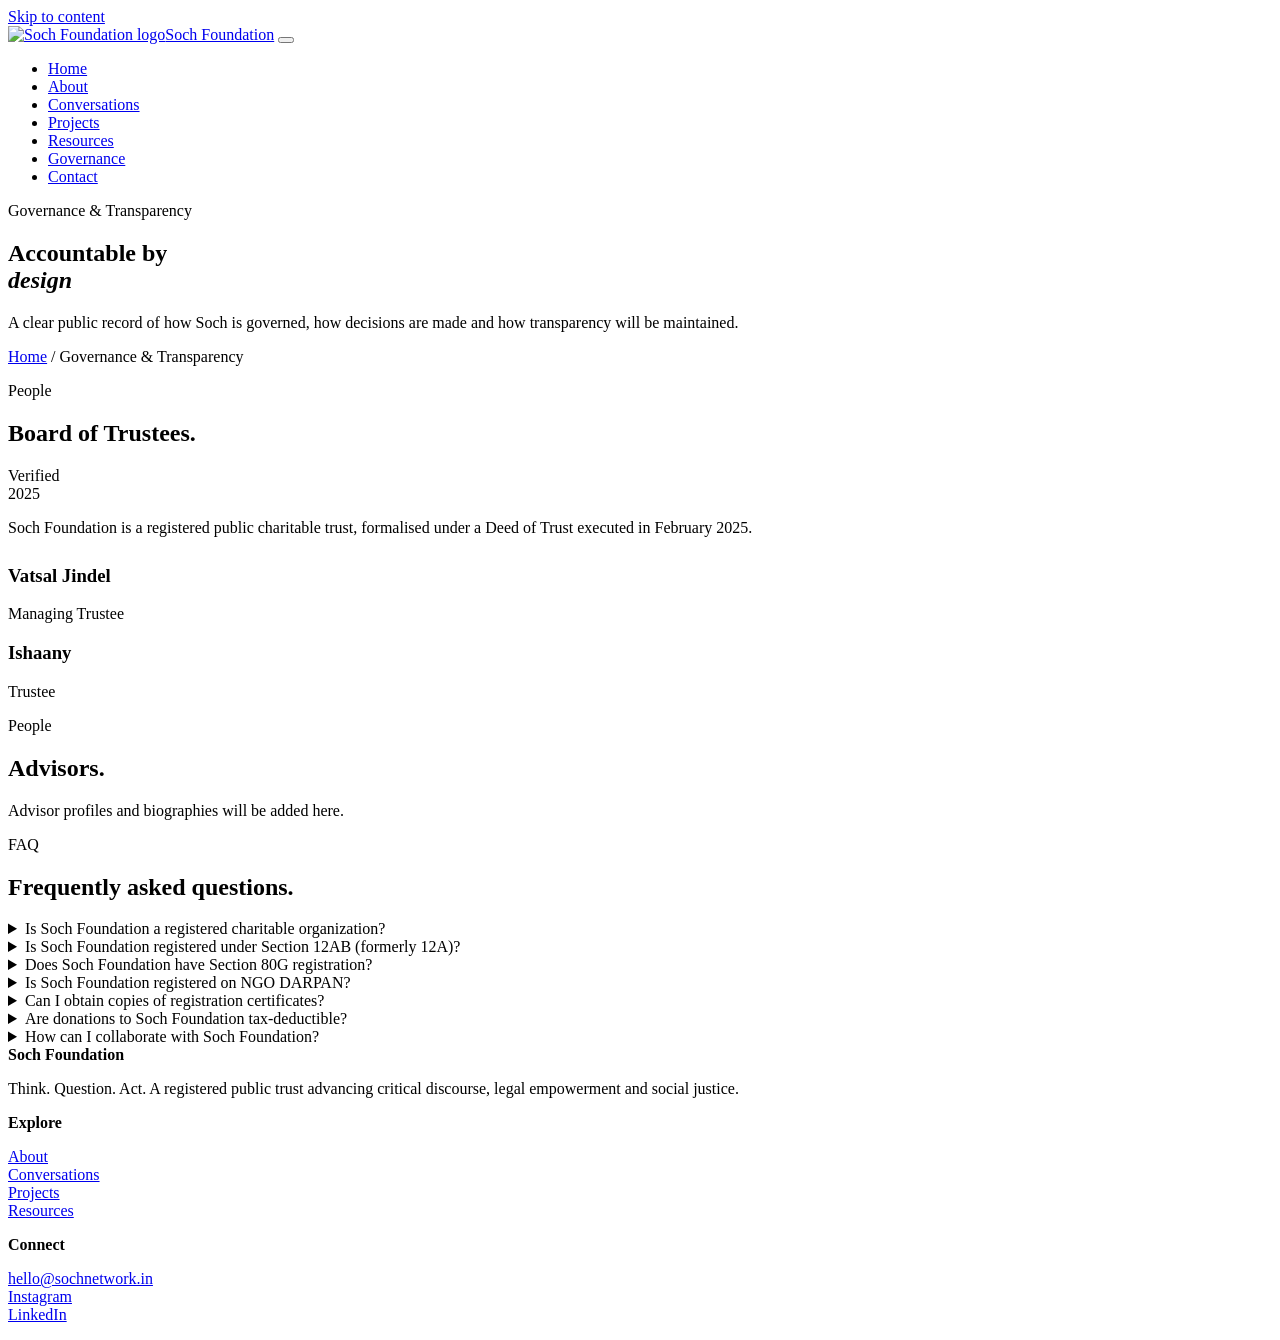
==== governance.html @ 9929121d "Add files via upload" ====
<!doctype html>
<html lang="en" data-ga4="G-XXXXXXXXXX">
<head>
<meta charset="utf-8">
<meta name="viewport" content="width=device-width, initial-scale=1">
<title>Governance &amp; Transparency | Soch Foundation</title>
<meta name="description" content="Governance, transparency, trust information and compliance readiness for Soch Foundation.">

<link rel="canonical" href="https://sochnetwork.in/governance.html">
<link rel="preconnect" href="https://fonts.googleapis.com">
<link rel="preconnect" href="https://fonts.gstatic.com" crossorigin>
<link href="https://fonts.googleapis.com/css2?family=Fraunces:opsz,wght@9..144,400;9..144,500;9..144,600;9..144,700&family=Public+Sans:wght@400;500;600;700&family=JetBrains+Mono:wght@400;500&display=swap" rel="stylesheet">
<link rel="stylesheet" href="assets/css/styles.css">
<link rel="icon" href="assets/favicons/favicon.ico" sizes="any">
<link rel="icon" href="assets/favicons/favicon.svg" type="image/svg+xml">
<link rel="apple-touch-icon" href="assets/favicons/apple-touch-icon.png">
<link rel="manifest" href="site.webmanifest">
<meta property="og:type" content="website">
<meta property="og:site_name" content="Soch Foundation">
<meta property="og:title" content="Governance &amp; Transparency | Soch Foundation">
<meta property="og:description" content="Governance, transparency, trust information and compliance readiness for Soch Foundation.">
<meta property="og:url" content="https://sochnetwork.in/governance.html">
<meta property="og:image" content="https://sochnetwork.in/assets/img/event4.jpg">
<meta name="twitter:card" content="summary_large_image">
<meta name="twitter:title" content="Governance &amp; Transparency | Soch Foundation">
<meta name="twitter:description" content="Governance, transparency, trust information and compliance readiness for Soch Foundation.">
<meta name="twitter:image" content="https://sochnetwork.in/assets/img/event4.jpg">
<script type="application/ld+json">{"@context":"https://schema.org","@type":"Organization","name":"Soch Foundation","alternateName":"Soch Network","url":"https://sochnetwork.in/","logo":"https://sochnetwork.in/assets/img/logo.png","email":"hello@sochnetwork.in","sameAs":["https://www.instagram.com/soch__foundation","https://www.linkedin.com/company/sochfoundationindia"]}</script>
<script type="application/ld+json">{"@context":"https://schema.org","@type":"BreadcrumbList","itemListElement":[{"@type":"ListItem","position":1,"name":"Home","item":"https://sochnetwork.in/"},{"@type":"ListItem","position":2,"name":"Governance & Transparency","item":"https://sochnetwork.in/governance.html"}]}</script>
<script type="application/ld+json">{"@context":"https://schema.org","@type":"FAQPage","mainEntity":[{"@type":"Question","name":"Is Soch Foundation a registered charitable organization?","acceptedAnswer":{"@type":"Answer","text":"Yes. Soch Foundation is a Public Charitable Trust, registered as a charitable trust."}},{"@type":"Question","name":"Is Soch Foundation registered under Section 12AB (formerly 12A)?","acceptedAnswer":{"@type":"Answer","text":"Yes."}},{"@type":"Question","name":"Does Soch Foundation have Section 80G registration?","acceptedAnswer":{"@type":"Answer","text":"Yes. Donations to Soch Foundation are eligible for tax benefits under Section 80G of the Income-tax Act, subject to applicable law."}},{"@type":"Question","name":"Is Soch Foundation registered on NGO DARPAN?","acceptedAnswer":{"@type":"Answer","text":"Yes."}},{"@type":"Question","name":"Can I obtain copies of registration certificates?","acceptedAnswer":{"@type":"Answer","text":"Yes. Registration certificates and supporting documentation may be shared with institutional partners, grant-making organizations, and other stakeholders."}},{"@type":"Question","name":"Are donations to Soch Foundation tax-deductible?","acceptedAnswer":{"@type":"Answer","text":"Yes. Donations to Soch Foundation are eligible for tax benefits under Section 80G of the Income-tax Act, subject to applicable law."}},{"@type":"Question","name":"How can I collaborate with Soch Foundation?","acceptedAnswer":{"@type":"Answer","text":"We welcome collaborations with students, researchers, academic institutions, civil society organizations, professionals, and others whose work aligns with our mission. Please contact us through our Contact page."}}]}</script>

</head>
<body>
<a class="skip-link" href="#main">Skip to content</a>
<header class="site-header">
<nav class="nav" aria-label="Main navigation">
<a class="brand" href="index.html"><img src="assets/img/logo.png" alt="Soch Foundation logo"><span>Soch Foundation</span></a>
<button class="nav-toggle" type="button" aria-label="Open navigation" aria-expanded="false" data-nav-toggle><span></span></button>
<ul class="nav-links" data-nav-links><li><a href="index.html">Home</a></li><li><a href="about.html">About</a></li><li><a href="conversations.html">Conversations</a></li><li><a href="projects.html">Projects</a></li><li><a href="resources.html">Resources</a></li><li><a href="governance.html" aria-current="page">Governance</a></li><li><a href="contact.html">Contact</a></li></ul>
</nav>
</header>
<main id="main"><section class="page-hero"><div class="section"><p class="eyebrow">Governance &amp; Transparency</p><h1>Accountable by<br><em>design</em></h1><p class="lead">A clear public record of how Soch is governed, how decisions are made and how transparency will be maintained.</p><nav class="breadcrumbs" aria-label="Breadcrumb"><a href="index.html">Home</a> / Governance &amp; Transparency</nav></div></section><section class="band"><div class="section"><p class="section-label">People</p><h2 class="section-title">Board of Trustees.</h2><div class="seal-row" style="margin-bottom:1.75rem;"><div class="seal"><span class="seal-mark">Verified<br>2025</span></div><p>Soch Foundation is a <span class="fact-verified">registered public charitable trust</span>, formalised under a Deed of Trust executed in <span class="fact-verified">February 2025</span>.</p></div><div class="grid grid-2"><article class="card" data-animate><h3>Vatsal Jindel</h3><p class="muted">Managing Trustee</p></article><article class="card" data-animate><h3>Ishaany</h3><p class="muted">Trustee</p></article></div></div></section><section class="section"><p class="section-label">People</p><h2 class="section-title">Advisors.</h2><p class="muted">Advisor profiles and biographies will be added here.</p></section><section class="section narrow faq"><p class="section-label">FAQ</p><h2 class="section-title">Frequently asked questions.</h2><details><summary>Is Soch Foundation a registered charitable organization?</summary><p>Yes. Soch Foundation is a Public Charitable Trust, registered as a charitable trust.</p></details><details><summary>Is Soch Foundation registered under Section 12AB (formerly 12A)?</summary><p>Yes. Registration Number: [12AB Registration Number]</p></details><details><summary>Does Soch Foundation have Section 80G registration?</summary><p>Yes. Donations to Soch Foundation are eligible for tax benefits under Section 80G of the Income-tax Act, subject to applicable law. Registration Number: [80G Registration Number]</p></details><details><summary>Is Soch Foundation registered on NGO DARPAN?</summary><p>Yes. Unique ID: [NGO DARPAN Unique ID]</p></details><details><summary>Can I obtain copies of registration certificates?</summary><p>Yes. Registration certificates and supporting documentation may be shared with institutional partners, grant-making organizations, and other stakeholders.</p></details><details><summary>Are donations to Soch Foundation tax-deductible?</summary><p>Yes. Donations to Soch Foundation are eligible for tax benefits under Section 80G of the Income-tax Act, subject to applicable law.</p></details><details><summary>How can I collaborate with Soch Foundation?</summary><p>We welcome collaborations with students, researchers, academic institutions, civil society organizations, professionals, and others whose work aligns with our mission. Please contact us through our <a href="contact.html">Contact page</a>.</p></details></section></main>
<footer class="site-footer">
<div class="footer-inner">
<div><div class="footer-brand"><img src="assets/img/logo.png" alt=""><strong>Soch Foundation</strong></div><p>Think. Question. Act. A registered public trust advancing critical discourse, legal empowerment and social justice.</p></div>
<div><strong>Explore</strong><p><a href="about.html">About</a><br><a href="conversations.html">Conversations</a><br><a href="projects.html">Projects</a><br><a href="resources.html">Resources</a></p></div>
<div><strong>Connect</strong><p><a href="mailto:hello@sochnetwork.in">hello@sochnetwork.in</a><br><a href="https://www.instagram.com/soch__foundation" rel="noopener" target="_blank">Instagram</a><br><a href="https://www.linkedin.com/company/sochfoundationindia" rel="noopener" target="_blank">LinkedIn</a></p></div>
</div>
</footer>
<script src="assets/js/main.js" defer></script>
</body>
</html>
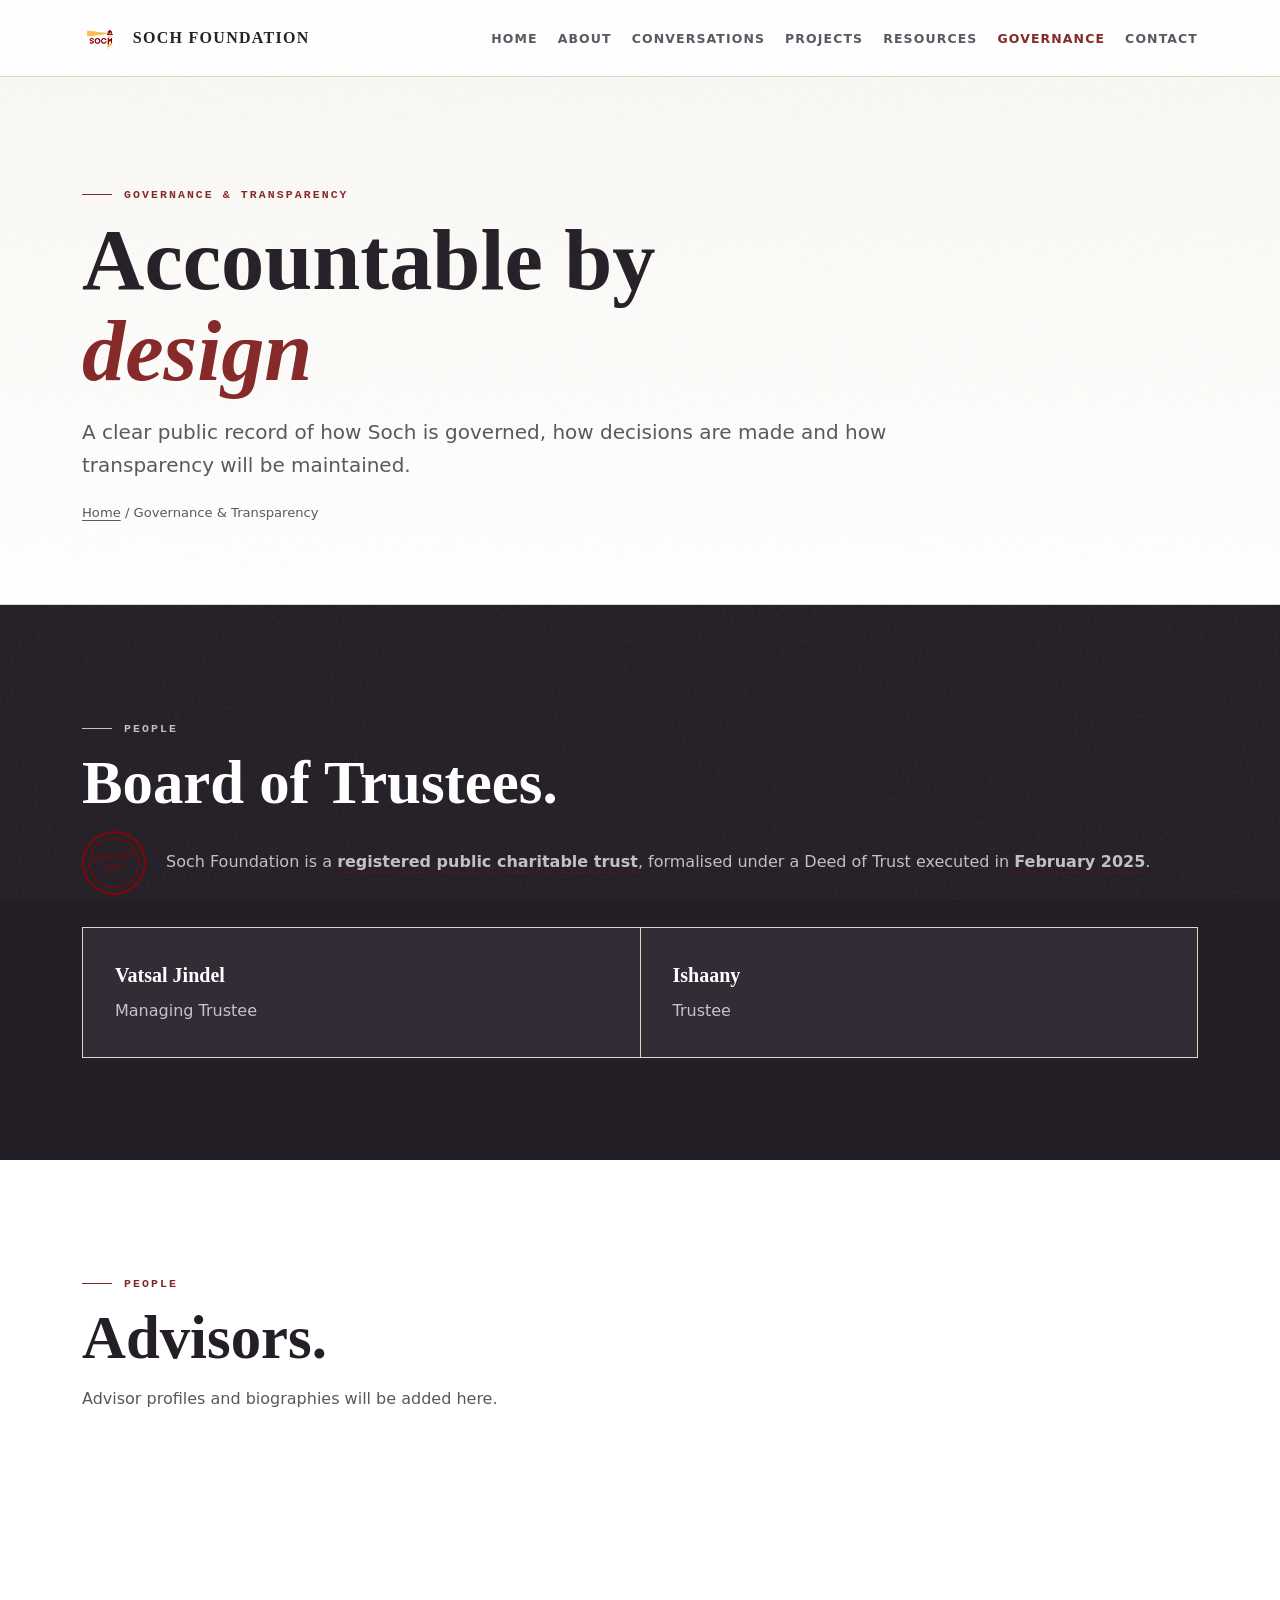
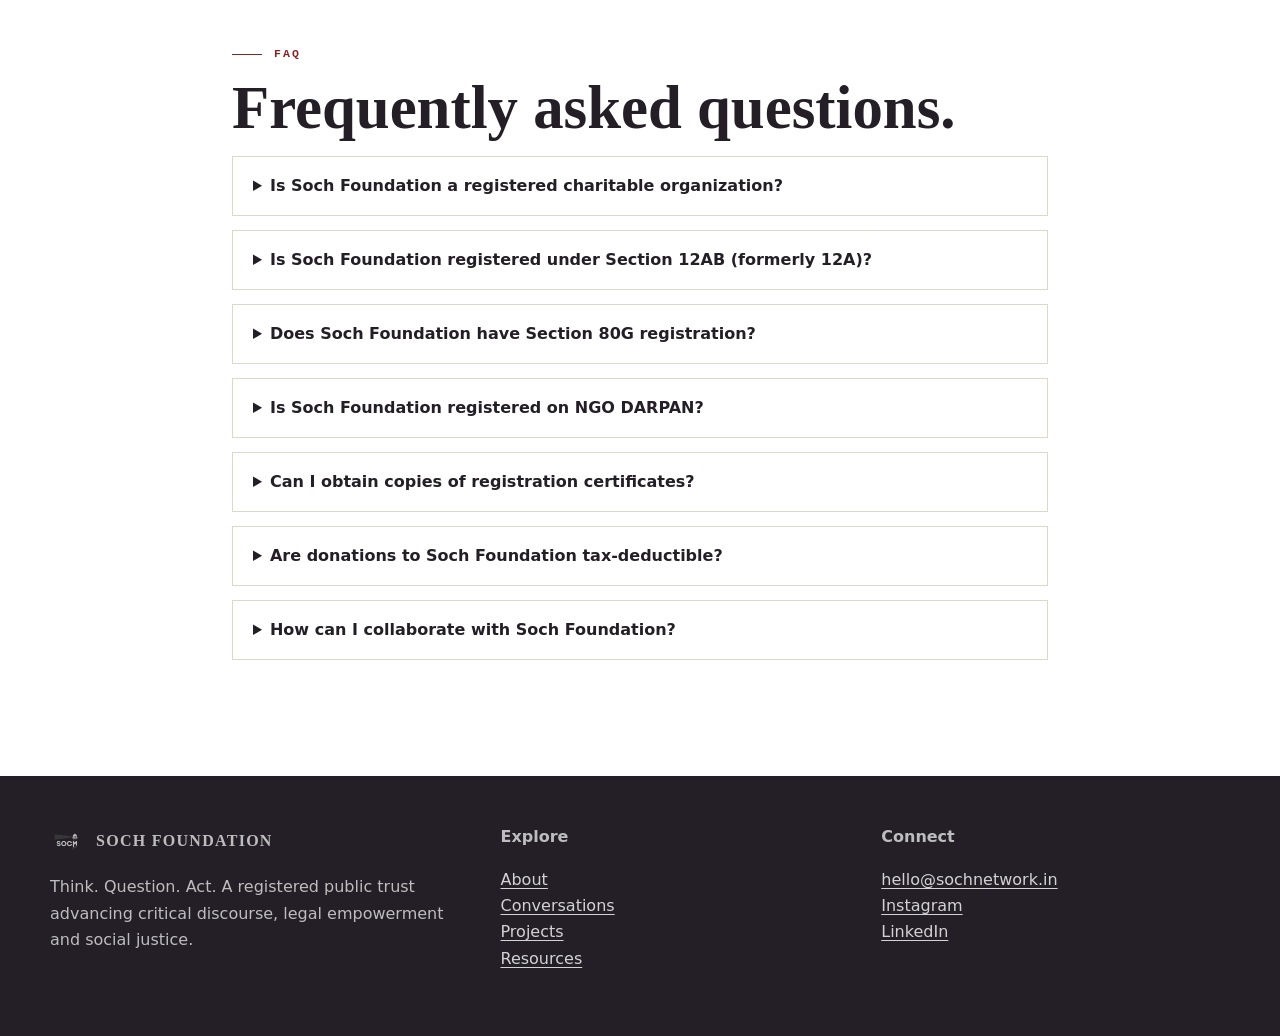
==== commit 0f0eea61: "Update governance.html added regis. nos" ====
--- a/governance.html
+++ b/governance.html
@@ -39,7 +39,7 @@
 <ul class="nav-links" data-nav-links><li><a href="index.html">Home</a></li><li><a href="about.html">About</a></li><li><a href="conversations.html">Conversations</a></li><li><a href="projects.html">Projects</a></li><li><a href="resources.html">Resources</a></li><li><a href="governance.html" aria-current="page">Governance</a></li><li><a href="contact.html">Contact</a></li></ul>
 </nav>
 </header>
-<main id="main"><section class="page-hero"><div class="section"><p class="eyebrow">Governance &amp; Transparency</p><h1>Accountable by<br><em>design</em></h1><p class="lead">A clear public record of how Soch is governed, how decisions are made and how transparency will be maintained.</p><nav class="breadcrumbs" aria-label="Breadcrumb"><a href="index.html">Home</a> / Governance &amp; Transparency</nav></div></section><section class="band"><div class="section"><p class="section-label">People</p><h2 class="section-title">Board of Trustees.</h2><div class="seal-row" style="margin-bottom:1.75rem;"><div class="seal"><span class="seal-mark">Verified<br>2025</span></div><p>Soch Foundation is a <span class="fact-verified">registered public charitable trust</span>, formalised under a Deed of Trust executed in <span class="fact-verified">February 2025</span>.</p></div><div class="grid grid-2"><article class="card" data-animate><h3>Vatsal Jindel</h3><p class="muted">Managing Trustee</p></article><article class="card" data-animate><h3>Ishaany</h3><p class="muted">Trustee</p></article></div></div></section><section class="section"><p class="section-label">People</p><h2 class="section-title">Advisors.</h2><p class="muted">Advisor profiles and biographies will be added here.</p></section><section class="section narrow faq"><p class="section-label">FAQ</p><h2 class="section-title">Frequently asked questions.</h2><details><summary>Is Soch Foundation a registered charitable organization?</summary><p>Yes. Soch Foundation is a Public Charitable Trust, registered as a charitable trust.</p></details><details><summary>Is Soch Foundation registered under Section 12AB (formerly 12A)?</summary><p>Yes. Registration Number: [12AB Registration Number]</p></details><details><summary>Does Soch Foundation have Section 80G registration?</summary><p>Yes. Donations to Soch Foundation are eligible for tax benefits under Section 80G of the Income-tax Act, subject to applicable law. Registration Number: [80G Registration Number]</p></details><details><summary>Is Soch Foundation registered on NGO DARPAN?</summary><p>Yes. Unique ID: [NGO DARPAN Unique ID]</p></details><details><summary>Can I obtain copies of registration certificates?</summary><p>Yes. Registration certificates and supporting documentation may be shared with institutional partners, grant-making organizations, and other stakeholders.</p></details><details><summary>Are donations to Soch Foundation tax-deductible?</summary><p>Yes. Donations to Soch Foundation are eligible for tax benefits under Section 80G of the Income-tax Act, subject to applicable law.</p></details><details><summary>How can I collaborate with Soch Foundation?</summary><p>We welcome collaborations with students, researchers, academic institutions, civil society organizations, professionals, and others whose work aligns with our mission. Please contact us through our <a href="contact.html">Contact page</a>.</p></details></section></main>
+<main id="main"><section class="page-hero"><div class="section"><p class="eyebrow">Governance &amp; Transparency</p><h1>Accountable by<br><em>design</em></h1><p class="lead">A clear public record of how Soch is governed, how decisions are made and how transparency will be maintained.</p><nav class="breadcrumbs" aria-label="Breadcrumb"><a href="index.html">Home</a> / Governance &amp; Transparency</nav></div></section><section class="band"><div class="section"><p class="section-label">People</p><h2 class="section-title">Board of Trustees.</h2><div class="seal-row" style="margin-bottom:1.75rem;"><div class="seal"><span class="seal-mark">Verified<br>2025</span></div><p>Soch Foundation is a <span class="fact-verified">registered public charitable trust</span>, formalised under a Deed of Trust executed in <span class="fact-verified">February 2025</span>.</p></div><div class="grid grid-2"><article class="card" data-animate><h3>Vatsal Jindel</h3><p class="muted">Managing Trustee</p></article><article class="card" data-animate><h3>Ishaany</h3><p class="muted">Trustee</p></article></div></div></section><section class="section"><p class="section-label">People</p><h2 class="section-title">Advisors.</h2><p class="muted">Advisor profiles and biographies will be added here.</p></section><section class="section narrow faq"><p class="section-label">FAQ</p><h2 class="section-title">Frequently asked questions.</h2><details><summary>Is Soch Foundation a registered charitable organization?</summary><p>Yes. Soch Foundation is a Public Charitable Trust, registered as a charitable trust.</p></details><details><summary>Is Soch Foundation registered under Section 12AB (formerly 12A)?</summary><p>Yes. Registration Number: [ABLTS1853P26JP01]</p></details><details><summary>Does Soch Foundation have Section 80G registration?</summary><p>Yes. Donations to Soch Foundation are eligible for tax benefits under Section 80G of the Income-tax Act, subject to applicable law. Registration Number: [ABLTS1853P26JP02]</p></details><details><summary>Is Soch Foundation registered on NGO DARPAN?</summary><p>Yes. Unique ID: [RJ/2025/0817407]</p></details><details><summary>Can I obtain copies of registration certificates?</summary><p>Yes. Registration certificates and supporting documentation may be shared with institutional partners, grant-making organizations, and other stakeholders.</p></details><details><summary>Are donations to Soch Foundation tax-deductible?</summary><p>Yes. Donations to Soch Foundation are eligible for tax benefits under Section 80G of the Income-tax Act, subject to applicable law.</p></details><details><summary>How can I collaborate with Soch Foundation?</summary><p>We welcome collaborations with students, researchers, academic institutions, civil society organizations, professionals, and others whose work aligns with our mission. Please contact us through our <a href="contact.html">Contact page</a>.</p></details></section></main>
 <footer class="site-footer">
 <div class="footer-inner">
 <div><div class="footer-brand"><img src="assets/img/logo.png" alt=""><strong>Soch Foundation</strong></div><p>Think. Question. Act. A registered public trust advancing critical discourse, legal empowerment and social justice.</p></div>
@@ -49,4 +49,4 @@
 </footer>
 <script src="assets/js/main.js" defer></script>
 </body>
-</html>+</html>
--- a/assets/css/styles.css
+++ b/assets/css/styles.css
@@ -0,0 +1 @@
+:root{--ink:#241F26;--paper:#ffffff;--cream:#F9F8F4;--white:#ffffff;--rust:#852727;--rust-2:#307A74;--maroon-vivid:#8B0000;--amber-vivid:#FFBD59;--amber:#D4AA6B;--teal:#307A74;--sage:#307A74;--blue:#31475e;--muted:#5B5560;--line:#DED8C8;--shadow:0 18px 45px rgba(17,16,9,.12);--max:1180px;--nav:76px;--radius:8px}*{box-sizing:border-box}html{scroll-behavior:smooth}body{margin:0;background:var(--paper);color:var(--ink);font-family:"Public Sans",ui-sans-serif,system-ui,-apple-system,BlinkMacSystemFont,"Segoe UI",sans-serif;line-height:1.65;-webkit-font-smoothing:antialiased;text-rendering:optimizeLegibility}body::before{content:"";position:fixed;inset:0;pointer-events:none;z-index:1000;background-image:url("data:image/svg+xml,%3Csvg viewBox='0 0 256 256' xmlns='http://www.w3.org/2000/svg'%3E%3Cfilter id='n'%3E%3CfeTurbulence type='fractalNoise' baseFrequency='.9' numOctaves='4' stitchTiles='stitch'/%3E%3C/filter%3E%3Crect width='100%25' height='100%25' filter='url(%23n)' opacity='.035'/%3E%3C/svg%3E")}a{color:inherit}img{max-width:100%;height:auto}img[loading=lazy]{content-visibility:auto}.skip-link{position:absolute;left:-999px;top:1rem;background:var(--ink);color:var(--paper);padding:.75rem 1rem;z-index:2000}.skip-link:focus{left:1rem}.site-header{position:sticky;top:0;z-index:100;background:rgba(255,255,255,.94);backdrop-filter:blur(14px);border-bottom:1px solid var(--line)}.nav{height:var(--nav);max-width:var(--max);margin:auto;padding:0 clamp(1rem,4vw,2rem);display:flex;align-items:center;justify-content:space-between;gap:1rem}.brand{display:flex;align-items:center;gap:.8rem;text-decoration:none;min-width:0}.brand img{width:38px;height:38px;object-fit:contain}.brand span{font-family:"Fraunces",serif;font-weight:700;letter-spacing:.08em;text-transform:uppercase;white-space:nowrap}.nav-links{display:flex;align-items:center;gap:1.25rem;list-style:none;margin:0;padding:0}.nav-links a{font-size:.78rem;font-weight:700;letter-spacing:.09em;text-transform:uppercase;text-decoration:none;color:var(--muted)}.nav-links a[aria-current=page],.nav-links a:hover{color:var(--rust)}.nav-toggle{display:none;border:1px solid var(--line);background:var(--white);width:42px;height:42px;border-radius:var(--radius);align-items:center;justify-content:center}.nav-toggle span,.nav-toggle span::before,.nav-toggle span::after{display:block;width:20px;height:2px;background:var(--ink);content:"";position:relative}.nav-toggle span::before{position:absolute;top:-6px}.nav-toggle span::after{position:absolute;top:6px}.btn{display:inline-flex;align-items:center;justify-content:center;gap:.5rem;min-height:44px;padding:.82rem 1.15rem;border-radius:4px;text-decoration:none;font-weight:800;font-size:.78rem;letter-spacing:.08em;text-transform:uppercase;border:1px solid transparent}.btn-primary{background:var(--rust);color:var(--white)}.btn-primary:hover{background:var(--ink)}.btn-outline{border-color:var(--ink);color:var(--ink)}.btn-outline:hover{background:var(--ink);color:var(--paper)}.hero{min-height:calc(100vh - var(--nav));display:grid;grid-template-columns:1.02fr .98fr;border-bottom:1px solid var(--line)}.hero-copy{padding:clamp(3rem,8vw,7rem) clamp(1rem,6vw,5rem);display:flex;flex-direction:column;justify-content:center}.eyebrow,.section-label{font-family:"JetBrains Mono",ui-monospace,monospace;font-size:.72rem;letter-spacing:.18em;text-transform:uppercase;color:var(--rust);font-weight:700}.eyebrow::before,.section-label::before{content:"";display:inline-block;width:30px;height:1px;background:currentColor;margin-right:.75rem;vertical-align:middle}.hero h1,.page-hero h1,.section-title{font-family:"Fraunces","Times New Roman",serif;line-height:1.05;letter-spacing:0}.hero h1{font-size:clamp(3.2rem,8vw,6.7rem);margin:.7rem 0 1.4rem}.hero em,.section-title em,.page-hero em{color:var(--rust);font-style:italic}.lead{font-size:clamp(1.05rem,2vw,1.25rem);color:var(--muted);max-width:64ch}.hero-actions{display:flex;flex-wrap:wrap;gap:.9rem;margin-top:2rem}.hero-media{position:relative;min-height:520px;overflow:hidden}.hero-media img{width:100%;height:100%;object-fit:cover;object-position:center top;filter:sepia(.14) contrast(1.04)}.hero-media::after{content:"";position:absolute;inset:0;background:linear-gradient(90deg,var(--paper),transparent 24%)}.ticker{grid-column:1/-1;background:var(--ink);color:var(--paper);overflow:hidden;padding:.65rem 0;font-family:"JetBrains Mono",monospace;font-size:.68rem;letter-spacing:.14em;text-transform:uppercase}.ticker div{display:flex;gap:2.5rem;white-space:nowrap;animation:ticker 32s linear infinite}.ticker strong{color:var(--rust-2)}@keyframes ticker{to{transform:translateX(-50%)}}main{min-height:60vh}.section{max-width:var(--max);margin:auto;padding:clamp(4rem,8vw,7rem) clamp(1rem,4vw,2rem)}.section.narrow{max-width:880px}.section-title{font-size:clamp(2.1rem,5vw,3.8rem);margin:.8rem 0 1rem}.grid{display:grid;gap:1px;background:var(--line);border:1px solid var(--line);margin-top:2rem}.grid-3{grid-template-columns:repeat(3,1fr)}.grid-2{grid-template-columns:repeat(2,1fr)}.card{background:var(--white);padding:clamp(1.4rem,3vw,2rem);min-width:0}.card h3{font-family:"Fraunces",serif;font-size:1.25rem;line-height:1.25;margin:.2rem 0 .65rem}.card p{color:var(--muted);margin:0}.number{font-family:"Fraunces",serif;font-size:3rem;font-weight:900;color:var(--line);line-height:1}.band{background:var(--ink);color:var(--paper)}.band .section-title{color:var(--paper)}.band p,.band li{color:rgba(255,255,255,.72)}.band .card{background:#332B36}.split{display:grid;grid-template-columns:1fr 1fr;gap:clamp(2rem,6vw,5rem);align-items:start}.event-list{display:grid;gap:0;border-top:1px solid var(--line);margin-top:2.5rem}.event{display:grid;grid-template-columns:140px 1fr 290px;gap:2rem;padding:2rem 0;border-bottom:1px solid var(--line);align-items:start}.event time{font-family:"Fraunces",serif;font-style:italic;color:var(--rust)}.event img{aspect-ratio:4/3;object-fit:cover}.resource-list{display:grid;gap:1rem;margin-top:2rem}.resource{display:flex;justify-content:space-between;gap:1rem;padding:1.25rem;background:var(--white);border:1px solid var(--line);text-decoration:none}.team{display:grid;grid-template-columns:repeat(4,1fr);gap:1px;background:var(--line);border:1px solid var(--line);margin-top:2rem}.person{background:var(--white)}.person img{width:100%;aspect-ratio:3/4;object-fit:cover;object-position:center top;display:block}.person div{padding:1rem}.person h3{font-family:"Fraunces",serif;margin:0 0 .35rem;color:var(--ink)}.person p{margin:0;color:var(--muted);font-size:.92rem}.page-hero{background:linear-gradient(180deg,var(--cream),var(--paper));border-bottom:1px solid var(--line)}.page-hero .section{padding-top:clamp(3rem,8vw,6rem);padding-bottom:clamp(3rem,8vw,5rem)}.page-hero h1{font-size:clamp(2.7rem,7vw,5.4rem);margin:.7rem 0 1rem}.breadcrumbs{font-size:.82rem;color:var(--muted);margin-top:1rem}.breadcrumbs a{text-underline-offset:3px}.form{display:grid;gap:1rem}.field label{display:block;font-family:"JetBrains Mono",monospace;font-size:.72rem;text-transform:uppercase;letter-spacing:.12em;color:var(--muted);margin-bottom:.35rem}.field input,.field textarea{width:100%;border:1px solid var(--line);background:var(--white);padding:.85rem 1rem;font:inherit;color:var(--ink);border-radius:4px}.field textarea{min-height:150px;resize:vertical}.field input:focus,.field textarea:focus,.btn:focus,.nav-toggle:focus,.nav-links a:focus{outline:3px solid rgba(196,81,26,.35);outline-offset:3px}.faq details{background:var(--white);border:1px solid var(--line);padding:1rem 1.25rem;margin:.85rem 0}.faq summary{cursor:pointer;font-weight:800}.site-footer{background:var(--ink);color:rgba(255,255,255,.7);padding:3rem clamp(1rem,4vw,2rem)}.footer-inner{max-width:var(--max);margin:auto;display:grid;grid-template-columns:1.2fr 1fr 1fr;gap:2rem}.footer-inner a{color:rgba(255,255,255,.8);text-underline-offset:3px}.footer-brand{display:flex;align-items:center;gap:.75rem}.footer-brand img{width:34px;filter:invert(1) sepia(1) saturate(0) brightness(.75)}.footer-brand strong{font-family:"Fraunces",serif;letter-spacing:.08em;text-transform:uppercase}.muted{color:var(--muted)}.notice{background:var(--cream);border-left:4px solid var(--rust);padding:1rem 1.25rem}.table{width:100%;border-collapse:collapse;background:var(--white);margin-top:1.5rem}.table th,.table td{text-align:left;border:1px solid var(--line);padding:.9rem;vertical-align:top}.table th{background:var(--cream)}[data-animate]{opacity:0;transform:translateY(18px);transition:opacity .55s ease,transform .55s ease}[data-animate].is-visible{opacity:1;transform:translateY(0)}@media (prefers-reduced-motion:reduce){*,*::before,*::after{animation:none!important;scroll-behavior:auto!important;transition:none!important}[data-animate]{opacity:1;transform:none}}@media (max-width:920px){.nav-toggle{display:flex}.nav-links{position:fixed;top:var(--nav);left:0;right:0;background:var(--paper);border-bottom:1px solid var(--line);display:none;flex-direction:column;align-items:flex-start;padding:1rem 1.25rem}.nav-links.is-open{display:flex}.hero{grid-template-columns:1fr}.hero-media{min-height:360px;order:-1}.hero-media::after{background:linear-gradient(180deg,transparent,var(--paper))}.split,.grid-3,.grid-2{grid-template-columns:1fr}.event{grid-template-columns:1fr}.event img{max-width:520px}.team{grid-template-columns:repeat(2,1fr)}.footer-inner{grid-template-columns:1fr}}@media (max-width:560px){.brand span{font-size:.82rem}.hero h1{font-size:3rem}.team{grid-template-columns:1fr}.resource{display:block}.section{padding-left:1rem;padding-right:1rem}.table{font-size:.9rem}}.seal{width:64px;height:64px;flex:none;border-radius:50%;border:2px solid var(--maroon-vivid);position:relative;display:flex;align-items:center;justify-content:center;transform:rotate(-8deg);opacity:.92}.seal::before{content:"";position:absolute;inset:5px;border:1px solid var(--maroon-vivid);border-radius:50%}.seal-mark{font-family:"JetBrains Mono",monospace;font-size:8.5px;letter-spacing:.05em;color:var(--maroon-vivid);text-align:center;line-height:1.25;text-transform:uppercase}.seal-row{display:flex;align-items:center;gap:20px}.seal-row p{margin:0}.fact-verified{font-weight:600;border-bottom:1px dotted var(--maroon-vivid);padding-bottom:1px}.link-teal{color:var(--teal);font-weight:600;text-decoration:none;border-bottom:1px solid transparent}.link-teal:hover{border-bottom-color:var(--teal)}.btn-teal-outline{display:inline-flex;align-items:center;justify-content:center;gap:.5rem;min-height:40px;padding:.65rem 1.1rem;border-radius:4px;text-decoration:none;font-weight:700;font-size:.78rem;letter-spacing:.06em;text-transform:uppercase;border:1.5px solid var(--teal);color:var(--teal)}.btn-teal-outline:hover{background:var(--teal);color:#fff}
